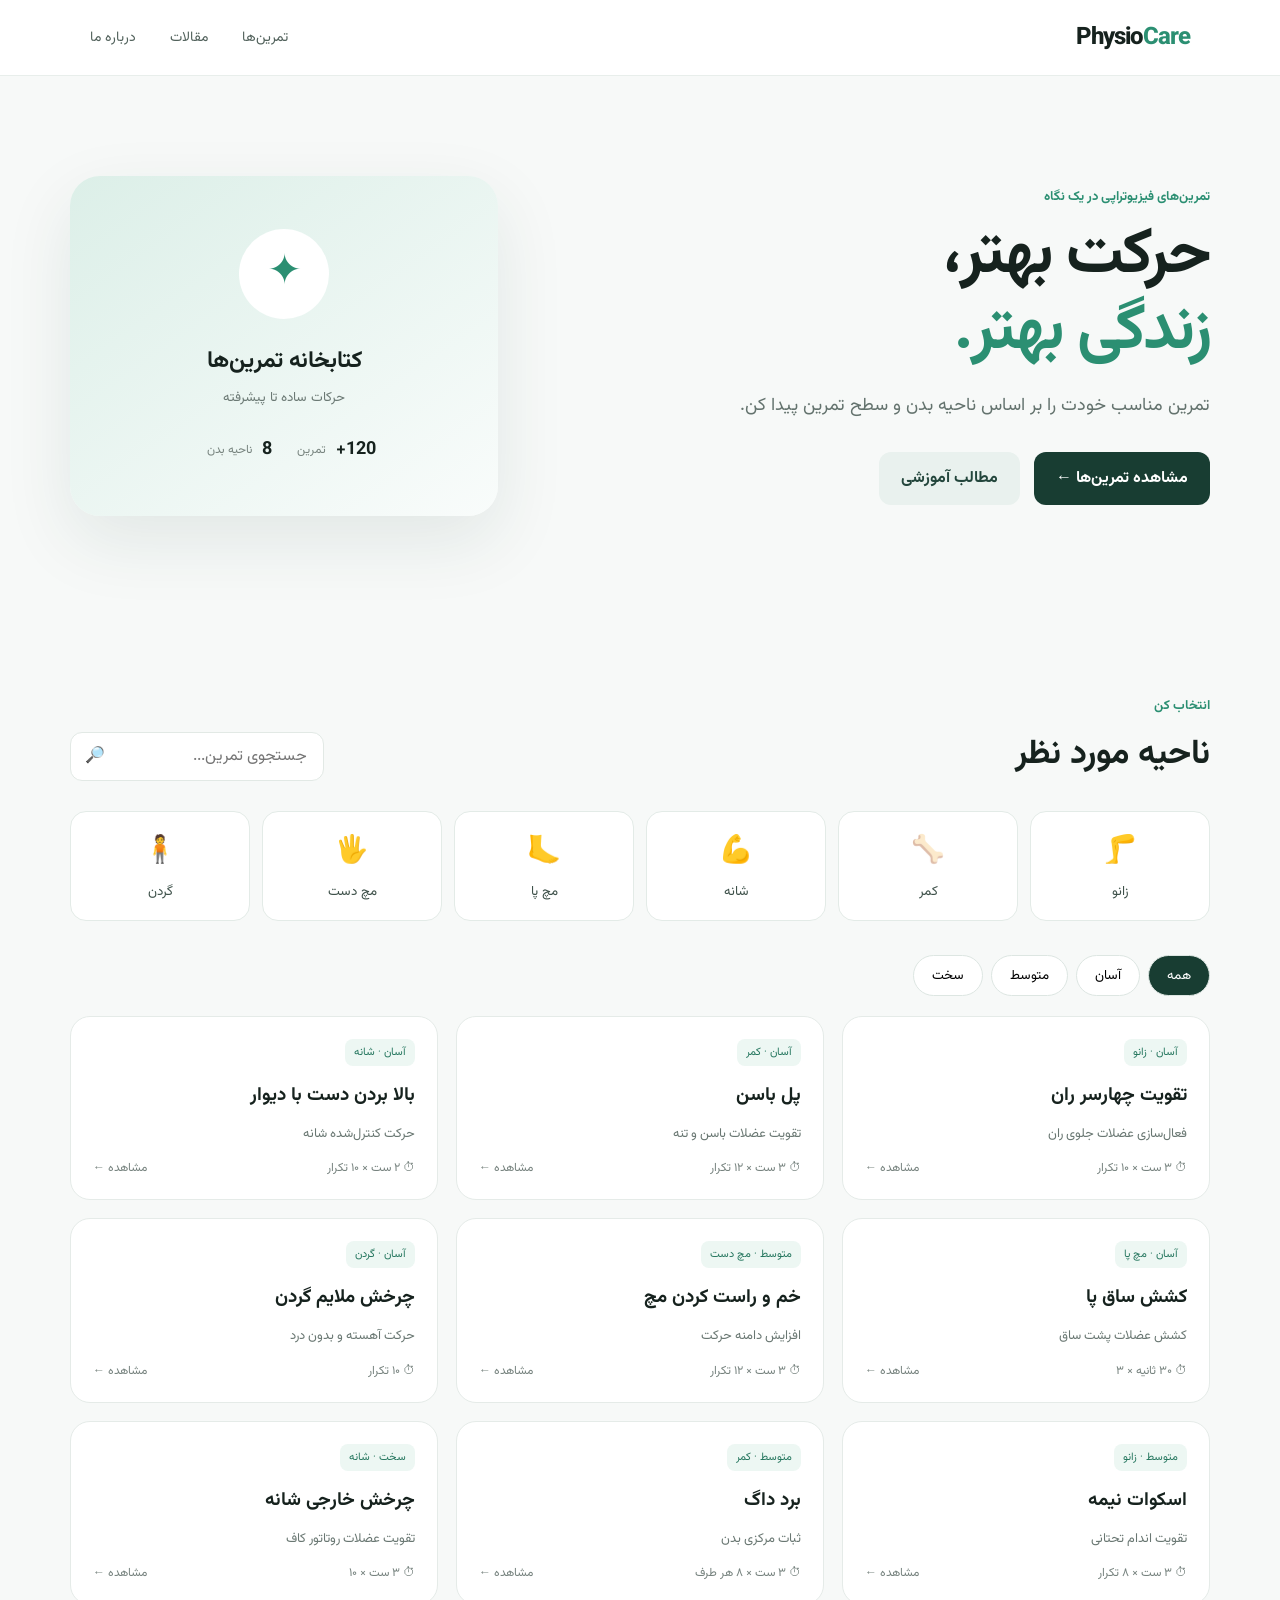
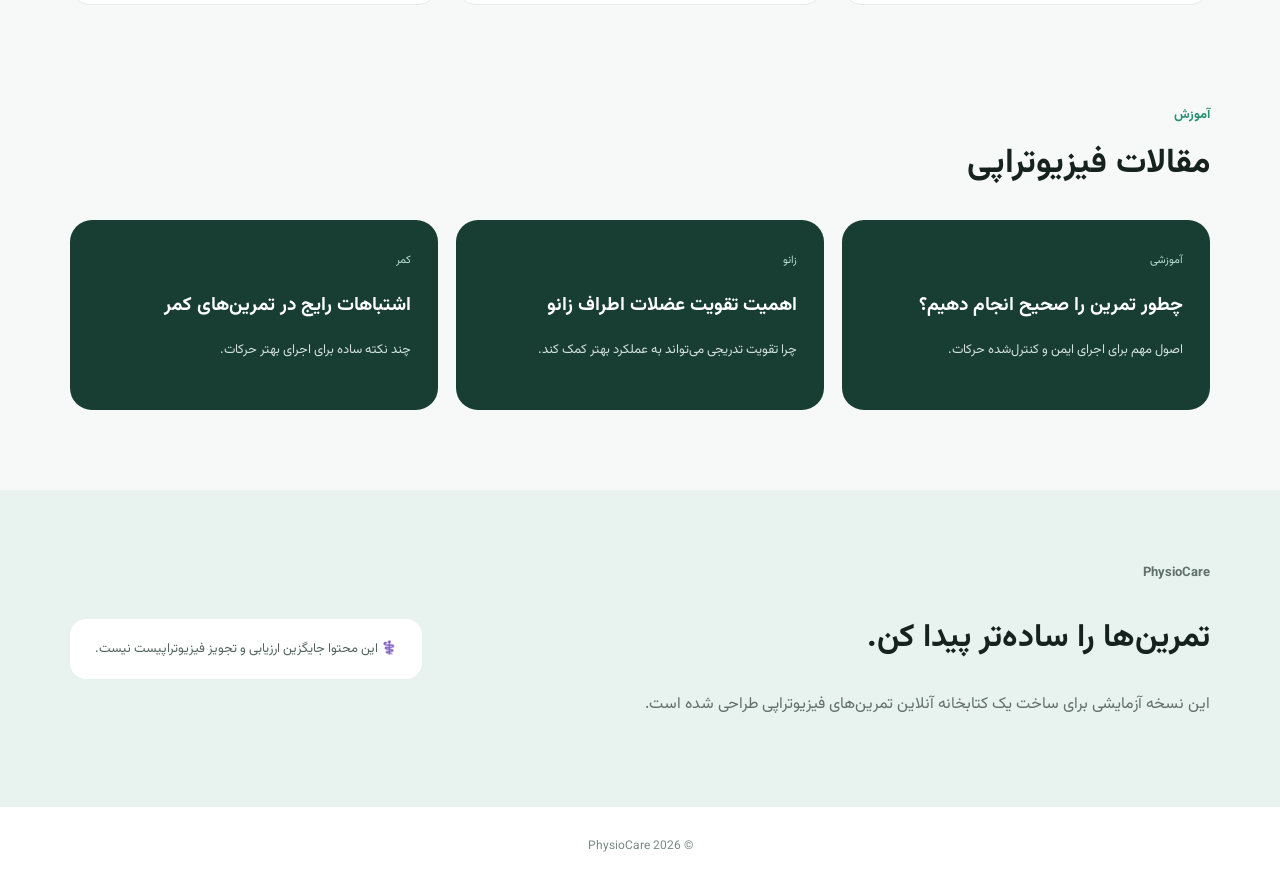
==== index.html @ e37f18fa "Add files via upload" ====
<!doctype html><html lang="fa" dir="rtl"><head><meta charset="utf-8"><meta name="viewport" content="width=device-width,initial-scale=1"><title>PhysioCare | تمرین‌های فیزیوتراپی</title><link rel="stylesheet" href="style.css"></head><body><header><div class="logo">Physio<span>Care</span></div><nav><a href="#exercises">تمرین‌ها</a><a href="#articles">مقالات</a><a href="#about">درباره ما</a></nav><button class="menu">☰</button></header><main><section class="hero"><div><p class="eyebrow">تمرین‌های فیزیوتراپی در یک نگاه</p><h1>حرکت بهتر،<br><span>زندگی بهتر.</span></h1><p class="lead">تمرین مناسب خودت را بر اساس ناحیه بدن و سطح تمرین پیدا کن.</p><div class="hero-actions"><a class="primary" href="#exercises">مشاهده تمرین‌ها ←</a><a class="secondary" href="#articles">مطالب آموزشی</a></div></div><div class="hero-card"><div class="pulse">✦</div><strong>کتابخانه تمرین‌ها</strong><small>حرکات ساده تا پیشرفته</small><div class="mini-stats"><b>120+</b><span>تمرین</span><b>8</b><span>ناحیه بدن</span></div></div></section><section id="exercises" class="section"><div class="section-head"><div><p class="eyebrow">انتخاب کن</p><h2>ناحیه مورد نظر</h2></div><div class="search"><input id="search" placeholder="جستجوی تمرین..."> 🔎</div></div><div class="body-grid" id="bodyGrid"></div><div class="levels"><button data-level="همه" class="active">همه</button><button data-level="آسان">آسان</button><button data-level="متوسط">متوسط</button><button data-level="سخت">سخت</button></div><div class="exercise-grid" id="exerciseGrid"></div></section><section id="articles" class="section articles"><div class="section-head"><div><p class="eyebrow">آموزش</p><h2>مقالات فیزیوتراپی</h2></div></div><div class="article-grid"><article><span>آموزشی</span><h3>چطور تمرین را صحیح انجام دهیم؟</h3><p>اصول مهم برای اجرای ایمن و کنترل‌شده حرکات.</p></article><article><span>زانو</span><h3>اهمیت تقویت عضلات اطراف زانو</h3><p>چرا تقویت تدریجی می‌تواند به عملکرد بهتر کمک کند.</p></article><article><span>کمر</span><h3>اشتباهات رایج در تمرین‌های کمر</h3><p>چند نکته ساده برای اجرای بهتر حرکات.</p></article></div></section><section id="about" class="about"><div><p class="eyebrow">PhysioCare</p><h2>تمرین‌ها را ساده‌تر پیدا کن.</h2><p>این نسخه آزمایشی برای ساخت یک کتابخانه آنلاین تمرین‌های فیزیوتراپی طراحی شده است.</p></div><div class="notice">⚕️ این محتوا جایگزین ارزیابی و تجویز فیزیوتراپیست نیست.</div></section></main><footer>© 2026 PhysioCare</footer><script src="script.js"></script></body></html>
---- style.css ----
@import url("https://fonts.googleapis.com/css2?family=Vazirmatn:wght@400;500;600;700;800&display=swap");*{box-sizing:border-box}body{margin:0;font-family:Vazirmatn,Arial,sans-serif;background:#f7f9f8;color:#16221e}a{text-decoration:none;color:inherit}header{height:76px;background:#fff;display:flex;align-items:center;justify-content:space-between;padding:0 7%;border-bottom:1px solid #e8eeeb;position:sticky;top:0;z-index:5}.logo{font-size:24px;font-weight:800;letter-spacing:-1px}.logo span{color:#2b8f72}nav{display:flex;gap:34px;color:#52625c;font-size:14px}.menu{display:none;background:none;border:0;font-size:22px}.hero{max-width:1180px;margin:auto;min-height:540px;padding:85px 20px;display:grid;grid-template-columns:1.2fr .8fr;gap:70px;align-items:center}.eyebrow{color:#2b8f72;font-size:13px;font-weight:700;margin:0 0 12px}.hero h1{font-size:64px;line-height:1.18;letter-spacing:-2px;margin:0}.hero h1 span{color:#2b8f72}.lead{font-size:18px;line-height:2;color:#64736e;max-width:560px}.hero-actions{display:flex;gap:14px;margin-top:28px}.primary,.secondary{padding:14px 22px;border-radius:12px;font-weight:700}.primary{background:#183d32;color:#fff}.secondary{background:#e9f1ee;color:#23463c}.hero-card{height:340px;border-radius:30px;background:linear-gradient(145deg,#dcefe8,#f9fcfb);display:flex;flex-direction:column;align-items:center;justify-content:center;box-shadow:0 25px 70px #183d3218}.pulse{width:90px;height:90px;border-radius:50%;background:#fff;display:grid;place-items:center;font-size:42px;color:#2b8f72;margin-bottom:24px}.hero-card strong{font-size:23px}.hero-card small{color:#6b7974;margin-top:8px}.mini-stats{display:flex;gap:10px;align-items:center;margin-top:28px}.mini-stats b{font-size:18px}.mini-stats span{font-size:12px;color:#78847f;margin-left:15px}.section{max-width:1180px;margin:auto;padding:80px 20px}.section-head{display:flex;justify-content:space-between;align-items:end;margin-bottom:30px}.section h2{font-size:34px;margin:0}.search{background:#fff;border:1px solid #e2e9e5;border-radius:12px;padding:10px 14px;color:#73817c}.search input{border:0;outline:0;font:inherit;width:200px}.body-grid{display:grid;grid-template-columns:repeat(6,1fr);gap:12px}.body-btn{background:#fff;border:1px solid #e3ebe7;border-radius:16px;padding:18px 8px;cursor:pointer;font-family:inherit;color:#3e514a}.body-btn.active{background:#e7f4ef;border-color:#8dcab6;color:#17664e}.body-icon{font-size:27px;display:block;margin-bottom:8px}.levels{display:flex;gap:8px;margin:34px 0 20px}.levels button{border:1px solid #dde6e2;background:#fff;padding:9px 18px;border-radius:999px;font-family:inherit;cursor:pointer}.levels button.active{background:#183d32;color:#fff}.exercise-grid{display:grid;grid-template-columns:repeat(3,1fr);gap:18px}.exercise{background:#fff;border:1px solid #e5ebe8;border-radius:20px;padding:22px;transition:.2s}.exercise:hover{transform:translateY(-3px);box-shadow:0 15px 35px #183d3210}.exercise .tag{display:inline-block;background:#edf7f3;color:#26775f;border-radius:8px;padding:5px 9px;font-size:11px}.exercise h3{margin:15px 0 8px}.exercise p{color:#697772;font-size:13px;line-height:1.8}.meta{display:flex;justify-content:space-between;color:#77837f;font-size:12px}.articles{padding-top:20px}.article-grid{display:grid;grid-template-columns:repeat(3,1fr);gap:18px}.article-grid article{background:#183d32;color:white;border-radius:22px;padding:27px;min-height:190px}.article-grid span{font-size:11px;color:#b7dfd0}.article-grid h3{font-size:19px}.article-grid p{font-size:13px;line-height:1.8;color:#d2e0db}.about{background:#e8f2ee;padding:70px max(20px,calc((100% - 1140px)/2));display:flex;justify-content:space-between;gap:40px;align-items:center}.about h2{font-size:32px}.about p{color:#60716b;line-height:2}.notice{background:#fff;padding:20px 25px;border-radius:16px;font-size:13px;color:#52645e;max-width:380px}footer{text-align:center;padding:30px;color:#7b8984;font-size:12px;background:#fff}@media(max-width:800px){nav{display:none}.menu{display:block}.hero{grid-template-columns:1fr;padding-top:55px}.hero h1{font-size:46px}.hero-card{height:280px}.body-grid{grid-template-columns:repeat(3,1fr)}.exercise-grid,.article-grid{grid-template-columns:1fr}.section-head{align-items:start;gap:20px;flex-direction:column}.search{width:100%}.search input{width:80%}.about{flex-direction:column;align-items:start}}
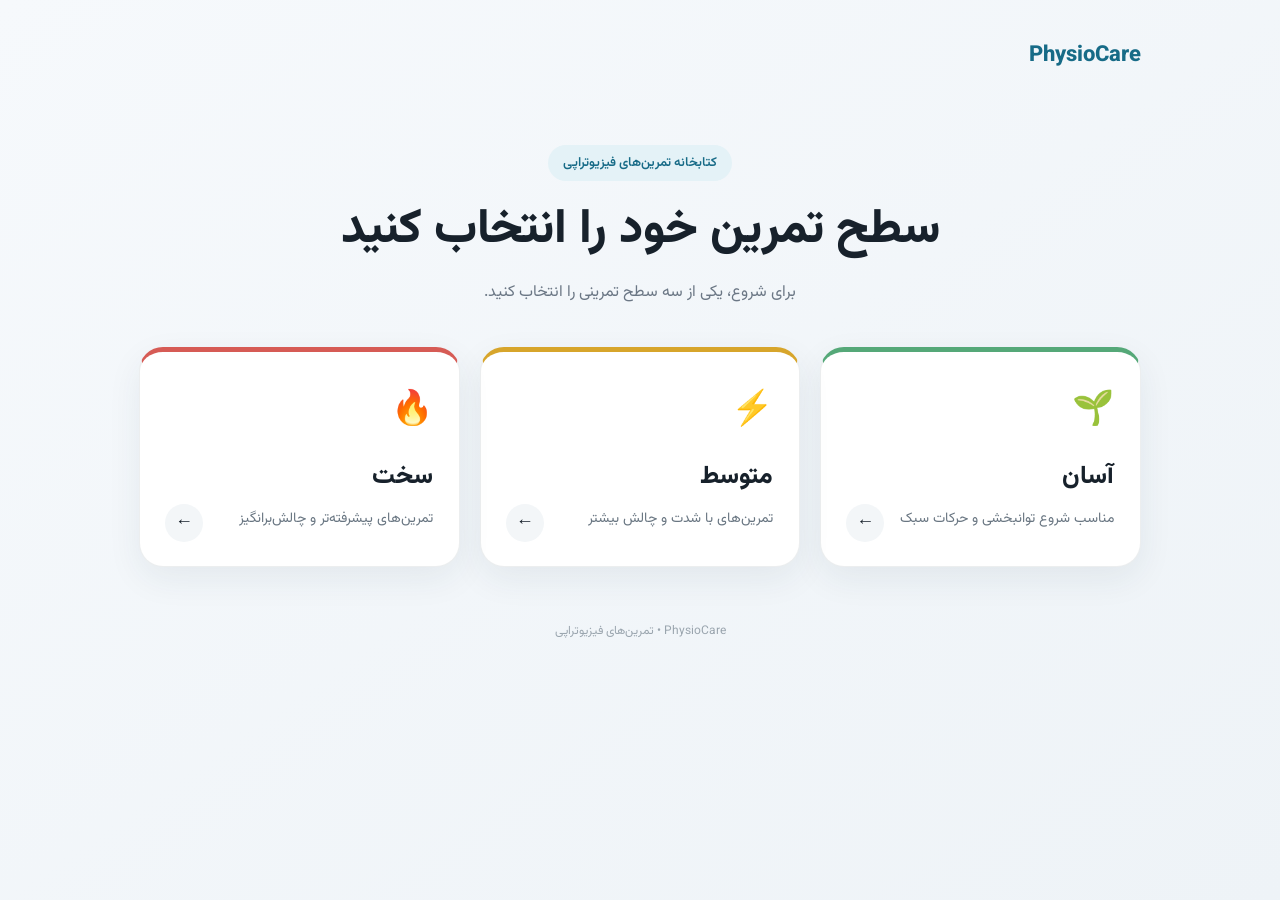
==== commit 8cb9d25c: "Add files via upload" ====
--- a/index.html
+++ b/index.html
@@ -1 +1 @@
-<!doctype html><html lang="fa" dir="rtl"><head><meta charset="utf-8"><meta name="viewport" content="width=device-width,initial-scale=1"><title>PhysioCare | تمرین‌های فیزیوتراپی</title><link rel="stylesheet" href="style.css"></head><body><header><div class="logo">Physio<span>Care</span></div><nav><a href="#exercises">تمرین‌ها</a><a href="#articles">مقالات</a><a href="#about">درباره ما</a></nav><button class="menu">☰</button></header><main><section class="hero"><div><p class="eyebrow">تمرین‌های فیزیوتراپی در یک نگاه</p><h1>حرکت بهتر،<br><span>زندگی بهتر.</span></h1><p class="lead">تمرین مناسب خودت را بر اساس ناحیه بدن و سطح تمرین پیدا کن.</p><div class="hero-actions"><a class="primary" href="#exercises">مشاهده تمرین‌ها ←</a><a class="secondary" href="#articles">مطالب آموزشی</a></div></div><div class="hero-card"><div class="pulse">✦</div><strong>کتابخانه تمرین‌ها</strong><small>حرکات ساده تا پیشرفته</small><div class="mini-stats"><b>120+</b><span>تمرین</span><b>8</b><span>ناحیه بدن</span></div></div></section><section id="exercises" class="section"><div class="section-head"><div><p class="eyebrow">انتخاب کن</p><h2>ناحیه مورد نظر</h2></div><div class="search"><input id="search" placeholder="جستجوی تمرین..."> 🔎</div></div><div class="body-grid" id="bodyGrid"></div><div class="levels"><button data-level="همه" class="active">همه</button><button data-level="آسان">آسان</button><button data-level="متوسط">متوسط</button><button data-level="سخت">سخت</button></div><div class="exercise-grid" id="exerciseGrid"></div></section><section id="articles" class="section articles"><div class="section-head"><div><p class="eyebrow">آموزش</p><h2>مقالات فیزیوتراپی</h2></div></div><div class="article-grid"><article><span>آموزشی</span><h3>چطور تمرین را صحیح انجام دهیم؟</h3><p>اصول مهم برای اجرای ایمن و کنترل‌شده حرکات.</p></article><article><span>زانو</span><h3>اهمیت تقویت عضلات اطراف زانو</h3><p>چرا تقویت تدریجی می‌تواند به عملکرد بهتر کمک کند.</p></article><article><span>کمر</span><h3>اشتباهات رایج در تمرین‌های کمر</h3><p>چند نکته ساده برای اجرای بهتر حرکات.</p></article></div></section><section id="about" class="about"><div><p class="eyebrow">PhysioCare</p><h2>تمرین‌ها را ساده‌تر پیدا کن.</h2><p>این نسخه آزمایشی برای ساخت یک کتابخانه آنلاین تمرین‌های فیزیوتراپی طراحی شده است.</p></div><div class="notice">⚕️ این محتوا جایگزین ارزیابی و تجویز فیزیوتراپیست نیست.</div></section></main><footer>© 2026 PhysioCare</footer><script src="script.js"></script></body></html>+<!doctype html><html lang="fa" dir="rtl"><head><meta charset="UTF-8"><meta name="viewport" content="width=device-width,initial-scale=1"><title>PhysioCare</title><link rel="stylesheet" href="style.css"></head><body><main><div class="brand">PhysioCare</div><section class="hero"><div class="badge">کتابخانه تمرین‌های فیزیوتراپی</div><h1>سطح تمرین خود را انتخاب کنید</h1><p>برای شروع، یکی از سه سطح تمرینی را انتخاب کنید.</p></section><section class="levels"><button class="level easy" onclick="selectLevel('آسان')"><span class="icon">🌱</span><span class="title">آسان</span><span class="desc">مناسب شروع توانبخشی و حرکات سبک</span><span class="arrow">←</span></button><button class="level medium" onclick="selectLevel('متوسط')"><span class="icon">⚡</span><span class="title">متوسط</span><span class="desc">تمرین‌های با شدت و چالش بیشتر</span><span class="arrow">←</span></button><button class="level hard" onclick="selectLevel('سخت')"><span class="icon">🔥</span><span class="title">سخت</span><span class="desc">تمرین‌های پیشرفته‌تر و چالش‌برانگیز</span><span class="arrow">←</span></button></section><footer>PhysioCare • تمرین‌های فیزیوتراپی</footer></main><script src="script.js"></script></body></html>
--- a/style.css
+++ b/style.css
@@ -1 +1 @@
-@import url("https://fonts.googleapis.com/css2?family=Vazirmatn:wght@400;500;600;700;800&display=swap");*{box-sizing:border-box}body{margin:0;font-family:Vazirmatn,Arial,sans-serif;background:#f7f9f8;color:#16221e}a{text-decoration:none;color:inherit}header{height:76px;background:#fff;display:flex;align-items:center;justify-content:space-between;padding:0 7%;border-bottom:1px solid #e8eeeb;position:sticky;top:0;z-index:5}.logo{font-size:24px;font-weight:800;letter-spacing:-1px}.logo span{color:#2b8f72}nav{display:flex;gap:34px;color:#52625c;font-size:14px}.menu{display:none;background:none;border:0;font-size:22px}.hero{max-width:1180px;margin:auto;min-height:540px;padding:85px 20px;display:grid;grid-template-columns:1.2fr .8fr;gap:70px;align-items:center}.eyebrow{color:#2b8f72;font-size:13px;font-weight:700;margin:0 0 12px}.hero h1{font-size:64px;line-height:1.18;letter-spacing:-2px;margin:0}.hero h1 span{color:#2b8f72}.lead{font-size:18px;line-height:2;color:#64736e;max-width:560px}.hero-actions{display:flex;gap:14px;margin-top:28px}.primary,.secondary{padding:14px 22px;border-radius:12px;font-weight:700}.primary{background:#183d32;color:#fff}.secondary{background:#e9f1ee;color:#23463c}.hero-card{height:340px;border-radius:30px;background:linear-gradient(145deg,#dcefe8,#f9fcfb);display:flex;flex-direction:column;align-items:center;justify-content:center;box-shadow:0 25px 70px #183d3218}.pulse{width:90px;height:90px;border-radius:50%;background:#fff;display:grid;place-items:center;font-size:42px;color:#2b8f72;margin-bottom:24px}.hero-card strong{font-size:23px}.hero-card small{color:#6b7974;margin-top:8px}.mini-stats{display:flex;gap:10px;align-items:center;margin-top:28px}.mini-stats b{font-size:18px}.mini-stats span{font-size:12px;color:#78847f;margin-left:15px}.section{max-width:1180px;margin:auto;padding:80px 20px}.section-head{display:flex;justify-content:space-between;align-items:end;margin-bottom:30px}.section h2{font-size:34px;margin:0}.search{background:#fff;border:1px solid #e2e9e5;border-radius:12px;padding:10px 14px;color:#73817c}.search input{border:0;outline:0;font:inherit;width:200px}.body-grid{display:grid;grid-template-columns:repeat(6,1fr);gap:12px}.body-btn{background:#fff;border:1px solid #e3ebe7;border-radius:16px;padding:18px 8px;cursor:pointer;font-family:inherit;color:#3e514a}.body-btn.active{background:#e7f4ef;border-color:#8dcab6;color:#17664e}.body-icon{font-size:27px;display:block;margin-bottom:8px}.levels{display:flex;gap:8px;margin:34px 0 20px}.levels button{border:1px solid #dde6e2;background:#fff;padding:9px 18px;border-radius:999px;font-family:inherit;cursor:pointer}.levels button.active{background:#183d32;color:#fff}.exercise-grid{display:grid;grid-template-columns:repeat(3,1fr);gap:18px}.exercise{background:#fff;border:1px solid #e5ebe8;border-radius:20px;padding:22px;transition:.2s}.exercise:hover{transform:translateY(-3px);box-shadow:0 15px 35px #183d3210}.exercise .tag{display:inline-block;background:#edf7f3;color:#26775f;border-radius:8px;padding:5px 9px;font-size:11px}.exercise h3{margin:15px 0 8px}.exercise p{color:#697772;font-size:13px;line-height:1.8}.meta{display:flex;justify-content:space-between;color:#77837f;font-size:12px}.articles{padding-top:20px}.article-grid{display:grid;grid-template-columns:repeat(3,1fr);gap:18px}.article-grid article{background:#183d32;color:white;border-radius:22px;padding:27px;min-height:190px}.article-grid span{font-size:11px;color:#b7dfd0}.article-grid h3{font-size:19px}.article-grid p{font-size:13px;line-height:1.8;color:#d2e0db}.about{background:#e8f2ee;padding:70px max(20px,calc((100% - 1140px)/2));display:flex;justify-content:space-between;gap:40px;align-items:center}.about h2{font-size:32px}.about p{color:#60716b;line-height:2}.notice{background:#fff;padding:20px 25px;border-radius:16px;font-size:13px;color:#52645e;max-width:380px}footer{text-align:center;padding:30px;color:#7b8984;font-size:12px;background:#fff}@media(max-width:800px){nav{display:none}.menu{display:block}.hero{grid-template-columns:1fr;padding-top:55px}.hero h1{font-size:46px}.hero-card{height:280px}.body-grid{grid-template-columns:repeat(3,1fr)}.exercise-grid,.article-grid{grid-template-columns:1fr}.section-head{align-items:start;gap:20px;flex-direction:column}.search{width:100%}.search input{width:80%}.about{flex-direction:column;align-items:start}}+@import url('https://fonts.googleapis.com/css2?family=Vazirmatn:wght@400;500;600;700;800&display=swap');*{box-sizing:border-box}body{margin:0;min-height:100vh;font-family:Vazirmatn,Tahoma,sans-serif;background:linear-gradient(145deg,#f6f9fc,#eef3f7);color:#17212b}main{max-width:1050px;margin:auto;padding:38px 24px 28px}.brand{font-size:22px;font-weight:800;color:#176b87}.hero{text-align:center;padding:72px 10px 42px}.badge{display:inline-block;padding:8px 15px;border-radius:30px;background:#e4f2f7;color:#176b87;font-size:13px;font-weight:600;margin-bottom:18px}h1{margin:0;font-size:clamp(30px,5vw,48px);line-height:1.35;font-weight:800}.hero p{margin:16px 0 0;color:#6b7785;font-size:16px}.levels{display:grid;grid-template-columns:repeat(3,1fr);gap:20px}.level{position:relative;border:1px solid rgba(20,40,60,.08);border-radius:24px;padding:32px 26px;text-align:right;cursor:pointer;background:#fff;box-shadow:0 12px 35px rgba(35,55,75,.07);transition:.2s;min-height:220px;font-family:inherit;color:inherit}.level:hover{transform:translateY(-6px);box-shadow:0 18px 42px rgba(35,55,75,.13)}.easy{border-top:5px solid #55a878!important}.medium{border-top:5px solid #d7a52b!important}.hard{border-top:5px solid #d65b55!important}.icon{display:block;font-size:34px;margin-bottom:20px}.title{display:block;font-size:25px;font-weight:800;margin-bottom:9px}.desc{display:block;color:#697682;font-size:14px;line-height:2}.arrow{position:absolute;left:25px;bottom:24px;width:38px;height:38px;border-radius:50%;display:grid;place-items:center;background:#f3f6f8;font-size:18px}footer{text-align:center;color:#9aa5ae;font-size:12px;padding-top:55px}@media(max-width:760px){main{padding:24px 16px}.hero{padding:55px 5px 30px}.levels{grid-template-columns:1fr;gap:14px}.level{min-height:150px;padding:25px 22px}.icon{display:inline-block;margin:0 12px 0 0;font-size:28px;vertical-align:middle}.title{display:inline-block;vertical-align:middle;margin:0}.desc{margin-top:13px}}
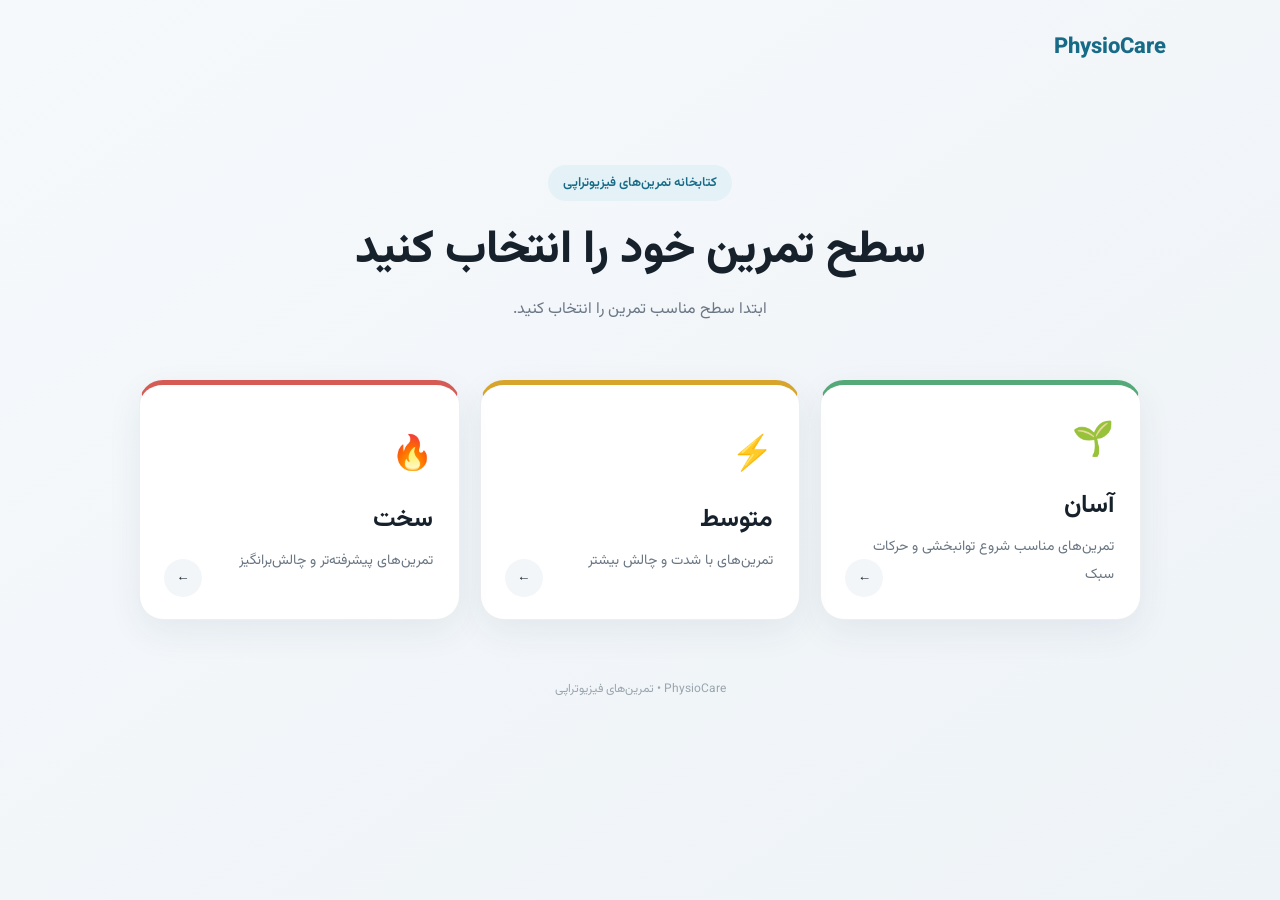
==== commit 2a745fee: "Add files via upload" ====
--- a/index.html
+++ b/index.html
@@ -1 +1,75 @@
-<!doctype html><html lang="fa" dir="rtl"><head><meta charset="UTF-8"><meta name="viewport" content="width=device-width,initial-scale=1"><title>PhysioCare</title><link rel="stylesheet" href="style.css"></head><body><main><div class="brand">PhysioCare</div><section class="hero"><div class="badge">کتابخانه تمرین‌های فیزیوتراپی</div><h1>سطح تمرین خود را انتخاب کنید</h1><p>برای شروع، یکی از سه سطح تمرینی را انتخاب کنید.</p></section><section class="levels"><button class="level easy" onclick="selectLevel('آسان')"><span class="icon">🌱</span><span class="title">آسان</span><span class="desc">مناسب شروع توانبخشی و حرکات سبک</span><span class="arrow">←</span></button><button class="level medium" onclick="selectLevel('متوسط')"><span class="icon">⚡</span><span class="title">متوسط</span><span class="desc">تمرین‌های با شدت و چالش بیشتر</span><span class="arrow">←</span></button><button class="level hard" onclick="selectLevel('سخت')"><span class="icon">🔥</span><span class="title">سخت</span><span class="desc">تمرین‌های پیشرفته‌تر و چالش‌برانگیز</span><span class="arrow">←</span></button></section><footer>PhysioCare • تمرین‌های فیزیوتراپی</footer></main><script src="script.js"></script></body></html>
+<!doctype html>
+<html lang="fa" dir="rtl">
+<head>
+<meta charset="UTF-8">
+<meta name="viewport" content="width=device-width, initial-scale=1.0">
+<title>PhysioCare | تمرین‌های فیزیوتراپی</title>
+<link rel="stylesheet" href="style.css">
+</head>
+<body>
+<header class="topbar">
+  <div class="brand">PhysioCare</div>
+</header>
+
+<main>
+  <section id="levelsPage" class="page-section">
+    <div class="hero">
+      <span class="badge">کتابخانه تمرین‌های فیزیوتراپی</span>
+      <h1>سطح تمرین خود را انتخاب کنید</h1>
+      <p>ابتدا سطح مناسب تمرین را انتخاب کنید.</p>
+    </div>
+
+    <div class="levels">
+      <button class="level easy" onclick="showBodyParts('آسان')">
+        <span class="icon">🌱</span>
+        <strong>آسان</strong>
+        <span>تمرین‌های مناسب شروع توانبخشی و حرکات سبک</span>
+        <b>←</b>
+      </button>
+      <button class="level medium" onclick="showBodyParts('متوسط')">
+        <span class="icon">⚡</span>
+        <strong>متوسط</strong>
+        <span>تمرین‌های با شدت و چالش بیشتر</span>
+        <b>←</b>
+      </button>
+      <button class="level hard" onclick="showBodyParts('سخت')">
+        <span class="icon">🔥</span>
+        <strong>سخت</strong>
+        <span>تمرین‌های پیشرفته‌تر و چالش‌برانگیز</span>
+        <b>←</b>
+      </button>
+    </div>
+  </section>
+
+  <section id="bodyPage" class="page-section hidden">
+    <button class="back" onclick="backToLevels()">→ بازگشت به سطح تمرین</button>
+    <div class="body-head">
+      <span class="badge" id="selectedLevel"></span>
+      <h1>ناحیه مورد نظر را انتخاب کنید</h1>
+      <p>تمرین‌های مربوط به کدام قسمت بدن را می‌خواهید؟</p>
+    </div>
+
+    <div class="body-grid">
+      <button class="body-card">🧠<strong>سر و صورت</strong></button>
+      <button class="body-card">🦷<strong>فک و مفصل گیجگاهی</strong></button>
+      <button class="body-card">🦴<strong>گردن</strong></button>
+      <button class="body-card">💪<strong>شانه</strong></button>
+      <button class="body-card">🦾<strong>بازو و آرنج</strong></button>
+      <button class="body-card">✋<strong>مچ دست و دست</strong></button>
+      <button class="body-card">🫁<strong>قفسه سینه</strong></button>
+      <button class="body-card">🧍<strong>ستون فقرات و کمر</strong></button>
+      <button class="body-card">🫃<strong>شکم و لگن</strong></button>
+      <button class="body-card">🦵<strong>مفصل ران</strong></button>
+      <button class="body-card">🦵<strong>زانو</strong></button>
+      <button class="body-card">🦶<strong>مچ پا و ساق</strong></button>
+      <button class="body-card">🦶<strong>پا و انگشتان پا</strong></button>
+      <button class="body-card">🏃<strong>تعادل و راه رفتن</strong></button>
+      <button class="body-card">🧘<strong>تمرین‌های کل بدن</strong></button>
+    </div>
+  </section>
+</main>
+
+<footer>PhysioCare • تمرین‌های فیزیوتراپی</footer>
+<script src="script.js"></script>
+</body>
+</html>
--- a/style.css
+++ b/style.css
@@ -1 +1,20 @@
-@import url('https://fonts.googleapis.com/css2?family=Vazirmatn:wght@400;500;600;700;800&display=swap');*{box-sizing:border-box}body{margin:0;min-height:100vh;font-family:Vazirmatn,Tahoma,sans-serif;background:linear-gradient(145deg,#f6f9fc,#eef3f7);color:#17212b}main{max-width:1050px;margin:auto;padding:38px 24px 28px}.brand{font-size:22px;font-weight:800;color:#176b87}.hero{text-align:center;padding:72px 10px 42px}.badge{display:inline-block;padding:8px 15px;border-radius:30px;background:#e4f2f7;color:#176b87;font-size:13px;font-weight:600;margin-bottom:18px}h1{margin:0;font-size:clamp(30px,5vw,48px);line-height:1.35;font-weight:800}.hero p{margin:16px 0 0;color:#6b7785;font-size:16px}.levels{display:grid;grid-template-columns:repeat(3,1fr);gap:20px}.level{position:relative;border:1px solid rgba(20,40,60,.08);border-radius:24px;padding:32px 26px;text-align:right;cursor:pointer;background:#fff;box-shadow:0 12px 35px rgba(35,55,75,.07);transition:.2s;min-height:220px;font-family:inherit;color:inherit}.level:hover{transform:translateY(-6px);box-shadow:0 18px 42px rgba(35,55,75,.13)}.easy{border-top:5px solid #55a878!important}.medium{border-top:5px solid #d7a52b!important}.hard{border-top:5px solid #d65b55!important}.icon{display:block;font-size:34px;margin-bottom:20px}.title{display:block;font-size:25px;font-weight:800;margin-bottom:9px}.desc{display:block;color:#697682;font-size:14px;line-height:2}.arrow{position:absolute;left:25px;bottom:24px;width:38px;height:38px;border-radius:50%;display:grid;place-items:center;background:#f3f6f8;font-size:18px}footer{text-align:center;color:#9aa5ae;font-size:12px;padding-top:55px}@media(max-width:760px){main{padding:24px 16px}.hero{padding:55px 5px 30px}.levels{grid-template-columns:1fr;gap:14px}.level{min-height:150px;padding:25px 22px}.icon{display:inline-block;margin:0 12px 0 0;font-size:28px;vertical-align:middle}.title{display:inline-block;vertical-align:middle;margin:0}.desc{margin-top:13px}}
+@import url('https://fonts.googleapis.com/css2?family=Vazirmatn:wght@400;500;600;700;800&display=swap');
+*{box-sizing:border-box}
+body{margin:0;min-height:100vh;font-family:Vazirmatn,Tahoma,sans-serif;background:linear-gradient(145deg,#f6f9fc,#eef3f7);color:#17212b}
+.topbar{max-width:1100px;margin:auto;padding:30px 24px}.brand{font-size:22px;font-weight:800;color:#176b87}
+.page-section{max-width:1050px;margin:auto;padding:0 24px 40px}.hero{text-align:center;padding:70px 10px 42px}
+.badge{display:inline-block;padding:8px 15px;border-radius:30px;background:#e4f2f7;color:#176b87;font-size:13px;font-weight:600;margin-bottom:18px}
+h1{margin:0;font-size:clamp(30px,5vw,46px);line-height:1.4;font-weight:800}.hero p,.body-head p{color:#6b7785;margin-top:14px}
+.levels{display:grid;grid-template-columns:repeat(3,1fr);gap:20px}
+.level{position:relative;border:1px solid rgba(20,40,60,.08);border-radius:24px;padding:30px 26px;text-align:right;cursor:pointer;background:#fff;box-shadow:0 12px 35px rgba(35,55,75,.07);transition:.2s;min-height:210px;font-family:inherit;color:inherit}
+.level:hover,.body-card:hover{transform:translateY(-5px);box-shadow:0 18px 42px rgba(35,55,75,.13)}
+.level.easy{border-top:5px solid #55a878}.level.medium{border-top:5px solid #d7a52b}.level.hard{border-top:5px solid #d65b55}
+.icon{display:block;font-size:34px;margin-bottom:18px}.level strong{display:block;font-size:25px;margin-bottom:8px}.level span:not(.icon){display:block;color:#697682;font-size:14px;line-height:2}.level b{position:absolute;left:24px;bottom:22px;width:38px;height:38px;border-radius:50%;display:grid;place-items:center;background:#f3f6f8}
+.hidden{display:none}.back{border:0;background:transparent;font-family:inherit;color:#176b87;cursor:pointer;font-size:14px;padding:10px 0}
+.body-head{text-align:center;padding:25px 0 35px}.body-head .badge{margin-bottom:15px}
+.body-grid{display:grid;grid-template-columns:repeat(4,1fr);gap:15px}
+.body-card{border:1px solid rgba(20,40,60,.08);background:#fff;border-radius:18px;padding:24px 12px;min-height:125px;font-family:inherit;cursor:pointer;display:flex;flex-direction:column;align-items:center;justify-content:center;gap:12px;transition:.2s;box-shadow:0 8px 25px rgba(35,55,75,.06);font-size:30px}
+.body-card strong{font-size:15px;color:#273541}
+footer{text-align:center;color:#9aa5ae;font-size:12px;padding:20px 20px 35px}
+@media(max-width:800px){.levels{grid-template-columns:1fr}.body-grid{grid-template-columns:repeat(2,1fr)}.page-section{padding:0 16px 30px}.hero{padding:50px 5px 30px}.level{min-height:160px}}
+@media(max-width:430px){.body-grid{grid-template-columns:1fr 1fr}.body-card{min-height:110px;padding:18px 8px}}
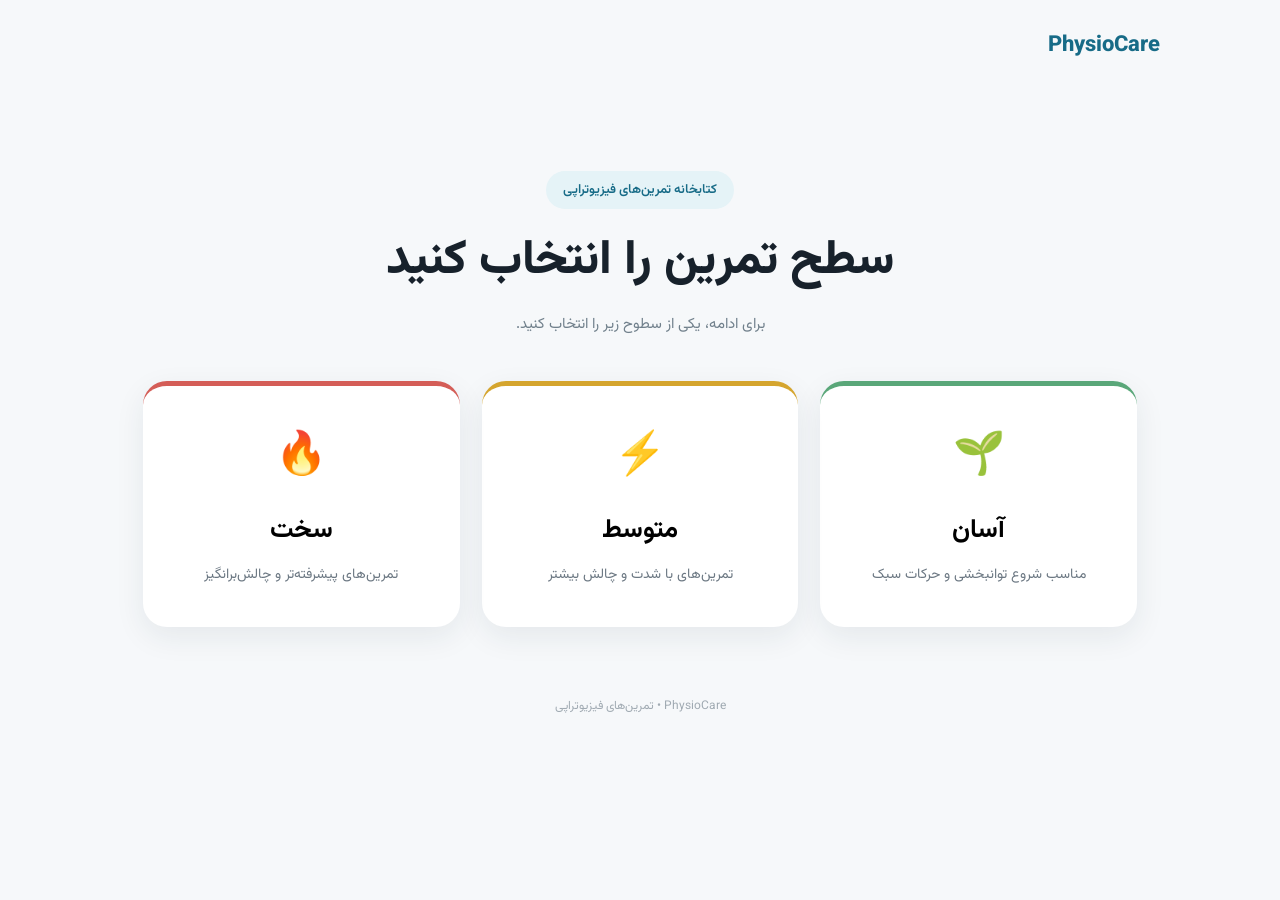
==== commit 674ba510: "Add files via upload" ====
--- a/index.html
+++ b/index.html
@@ -3,50 +3,47 @@
 <head>
 <meta charset="UTF-8">
 <meta name="viewport" content="width=device-width, initial-scale=1.0">
-<title>PhysioCare | تمرین‌های فیزیوتراپی</title>
+<title>PhysioCare</title>
 <link rel="stylesheet" href="style.css">
 </head>
 <body>
-<header class="topbar">
-  <div class="brand">PhysioCare</div>
-</header>
+<header><div class="brand">PhysioCare</div></header>
 
 <main>
-  <section id="levelsPage" class="page-section">
+  <!-- مرحله ۱: فقط انتخاب سطح -->
+  <section id="levelPage" class="screen">
     <div class="hero">
-      <span class="badge">کتابخانه تمرین‌های فیزیوتراپی</span>
-      <h1>سطح تمرین خود را انتخاب کنید</h1>
-      <p>ابتدا سطح مناسب تمرین را انتخاب کنید.</p>
+      <div class="badge">کتابخانه تمرین‌های فیزیوتراپی</div>
+      <h1>سطح تمرین را انتخاب کنید</h1>
+      <p>برای ادامه، یکی از سطوح زیر را انتخاب کنید.</p>
     </div>
 
     <div class="levels">
-      <button class="level easy" onclick="showBodyParts('آسان')">
-        <span class="icon">🌱</span>
+      <button class="level easy" onclick="chooseLevel('آسان')">
+        <span class="emoji">🌱</span>
         <strong>آسان</strong>
-        <span>تمرین‌های مناسب شروع توانبخشی و حرکات سبک</span>
-        <b>←</b>
+        <small>مناسب شروع توانبخشی و حرکات سبک</small>
       </button>
-      <button class="level medium" onclick="showBodyParts('متوسط')">
-        <span class="icon">⚡</span>
+      <button class="level medium" onclick="chooseLevel('متوسط')">
+        <span class="emoji">⚡</span>
         <strong>متوسط</strong>
-        <span>تمرین‌های با شدت و چالش بیشتر</span>
-        <b>←</b>
+        <small>تمرین‌های با شدت و چالش بیشتر</small>
       </button>
-      <button class="level hard" onclick="showBodyParts('سخت')">
-        <span class="icon">🔥</span>
+      <button class="level hard" onclick="chooseLevel('سخت')">
+        <span class="emoji">🔥</span>
         <strong>سخت</strong>
-        <span>تمرین‌های پیشرفته‌تر و چالش‌برانگیز</span>
-        <b>←</b>
+        <small>تمرین‌های پیشرفته‌تر و چالش‌برانگیز</small>
       </button>
     </div>
   </section>
 
-  <section id="bodyPage" class="page-section hidden">
-    <button class="back" onclick="backToLevels()">→ بازگشت به سطح تمرین</button>
-    <div class="body-head">
-      <span class="badge" id="selectedLevel"></span>
-      <h1>ناحیه مورد نظر را انتخاب کنید</h1>
-      <p>تمرین‌های مربوط به کدام قسمت بدن را می‌خواهید؟</p>
+  <!-- مرحله ۲: فقط بعد از انتخاب سطح نمایش داده می‌شود -->
+  <section id="bodyPage" class="screen hidden">
+    <button class="back" onclick="backToLevels()">← بازگشت</button>
+    <div class="hero compact">
+      <div class="badge" id="levelBadge"></div>
+      <h1>قسمت بدن را انتخاب کنید</h1>
+      <p>تمرین‌های موردنظر را از بین قسمت‌های بدن انتخاب کنید.</p>
     </div>
 
     <div class="body-grid">
@@ -55,13 +52,13 @@
       <button class="body-card">🦴<strong>گردن</strong></button>
       <button class="body-card">💪<strong>شانه</strong></button>
       <button class="body-card">🦾<strong>بازو و آرنج</strong></button>
-      <button class="body-card">✋<strong>مچ دست و دست</strong></button>
+      <button class="body-card">✋<strong>دست و مچ دست</strong></button>
       <button class="body-card">🫁<strong>قفسه سینه</strong></button>
       <button class="body-card">🧍<strong>ستون فقرات و کمر</strong></button>
       <button class="body-card">🫃<strong>شکم و لگن</strong></button>
       <button class="body-card">🦵<strong>مفصل ران</strong></button>
       <button class="body-card">🦵<strong>زانو</strong></button>
-      <button class="body-card">🦶<strong>مچ پا و ساق</strong></button>
+      <button class="body-card">🦶<strong>ساق و مچ پا</strong></button>
       <button class="body-card">🦶<strong>پا و انگشتان پا</strong></button>
       <button class="body-card">🏃<strong>تعادل و راه رفتن</strong></button>
       <button class="body-card">🧘<strong>تمرین‌های کل بدن</strong></button>
--- a/style.css
+++ b/style.css
@@ -1,20 +1,26 @@
 @import url('https://fonts.googleapis.com/css2?family=Vazirmatn:wght@400;500;600;700;800&display=swap');
 *{box-sizing:border-box}
-body{margin:0;min-height:100vh;font-family:Vazirmatn,Tahoma,sans-serif;background:linear-gradient(145deg,#f6f9fc,#eef3f7);color:#17212b}
-.topbar{max-width:1100px;margin:auto;padding:30px 24px}.brand{font-size:22px;font-weight:800;color:#176b87}
-.page-section{max-width:1050px;margin:auto;padding:0 24px 40px}.hero{text-align:center;padding:70px 10px 42px}
-.badge{display:inline-block;padding:8px 15px;border-radius:30px;background:#e4f2f7;color:#176b87;font-size:13px;font-weight:600;margin-bottom:18px}
-h1{margin:0;font-size:clamp(30px,5vw,46px);line-height:1.4;font-weight:800}.hero p,.body-head p{color:#6b7785;margin-top:14px}
-.levels{display:grid;grid-template-columns:repeat(3,1fr);gap:20px}
-.level{position:relative;border:1px solid rgba(20,40,60,.08);border-radius:24px;padding:30px 26px;text-align:right;cursor:pointer;background:#fff;box-shadow:0 12px 35px rgba(35,55,75,.07);transition:.2s;min-height:210px;font-family:inherit;color:inherit}
-.level:hover,.body-card:hover{transform:translateY(-5px);box-shadow:0 18px 42px rgba(35,55,75,.13)}
-.level.easy{border-top:5px solid #55a878}.level.medium{border-top:5px solid #d7a52b}.level.hard{border-top:5px solid #d65b55}
-.icon{display:block;font-size:34px;margin-bottom:18px}.level strong{display:block;font-size:25px;margin-bottom:8px}.level span:not(.icon){display:block;color:#697682;font-size:14px;line-height:2}.level b{position:absolute;left:24px;bottom:22px;width:38px;height:38px;border-radius:50%;display:grid;place-items:center;background:#f3f6f8}
-.hidden{display:none}.back{border:0;background:transparent;font-family:inherit;color:#176b87;cursor:pointer;font-size:14px;padding:10px 0}
-.body-head{text-align:center;padding:25px 0 35px}.body-head .badge{margin-bottom:15px}
-.body-grid{display:grid;grid-template-columns:repeat(4,1fr);gap:15px}
-.body-card{border:1px solid rgba(20,40,60,.08);background:#fff;border-radius:18px;padding:24px 12px;min-height:125px;font-family:inherit;cursor:pointer;display:flex;flex-direction:column;align-items:center;justify-content:center;gap:12px;transition:.2s;box-shadow:0 8px 25px rgba(35,55,75,.06);font-size:30px}
-.body-card strong{font-size:15px;color:#273541}
-footer{text-align:center;color:#9aa5ae;font-size:12px;padding:20px 20px 35px}
-@media(max-width:800px){.levels{grid-template-columns:1fr}.body-grid{grid-template-columns:repeat(2,1fr)}.page-section{padding:0 16px 30px}.hero{padding:50px 5px 30px}.level{min-height:160px}}
-@media(max-width:430px){.body-grid{grid-template-columns:1fr 1fr}.body-card{min-height:110px;padding:18px 8px}}
+body{margin:0;min-height:100vh;font-family:Vazirmatn,Tahoma,sans-serif;background:#f6f8fa;color:#17212b}
+header{max-width:1100px;margin:auto;padding:28px 30px}
+.brand{font-size:22px;font-weight:800;color:#176b87}
+.screen{max-width:1050px;margin:auto;padding:10px 28px 55px}
+.hero{text-align:center;padding:70px 10px 45px}
+.hero.compact{padding:30px 10px 38px}
+.badge{display:inline-block;background:#e5f3f7;color:#176b87;border-radius:30px;padding:9px 17px;font-size:13px;font-weight:600;margin-bottom:18px}
+h1{font-size:clamp(30px,5vw,48px);margin:0;line-height:1.45;font-weight:800}
+.hero p{color:#71808c;margin:16px 0 0;font-size:15px}
+.levels{display:grid;grid-template-columns:repeat(3,1fr);gap:22px}
+.level{border:0;background:#fff;border-radius:24px;padding:38px 25px;min-height:220px;font-family:inherit;text-align:center;cursor:pointer;box-shadow:0 10px 30px rgba(30,50,70,.08);transition:.2s}
+.level:hover{transform:translateY(-5px);box-shadow:0 16px 36px rgba(30,50,70,.14)}
+.level.easy{border-top:5px solid #5aa779}.level.medium{border-top:5px solid #d5a52e}.level.hard{border-top:5px solid #d45d57}
+.emoji{display:block;font-size:42px;margin-bottom:20px}
+.level strong{display:block;font-size:26px;margin-bottom:10px}
+.level small{display:block;color:#6c7883;font-size:14px;line-height:2}
+.hidden{display:none!important}
+.back{border:0;background:transparent;color:#176b87;font:500 15px Vazirmatn,Tahoma;cursor:pointer;padding:10px 0}
+.body-grid{display:grid;grid-template-columns:repeat(4,1fr);gap:16px}
+.body-card{border:1px solid #e2e8ed;background:#fff;border-radius:18px;min-height:130px;padding:20px 10px;font-family:inherit;cursor:pointer;display:flex;align-items:center;justify-content:center;flex-direction:column;gap:13px;font-size:30px;box-shadow:0 7px 22px rgba(30,50,70,.06);transition:.2s}
+.body-card:hover{transform:translateY(-4px);box-shadow:0 13px 30px rgba(30,50,70,.11)}
+.body-card strong{font-size:15px;color:#293742}
+footer{text-align:center;color:#a0aab2;font-size:12px;padding:15px 20px 35px}
+@media(max-width:800px){.levels{grid-template-columns:1fr}.body-grid{grid-template-columns:repeat(2,1fr)}header{padding:22px 18px}.screen{padding:5px 16px 40px}.hero{padding:50px 5px 30px}.level{min-height:165px;padding:28px 20px}}
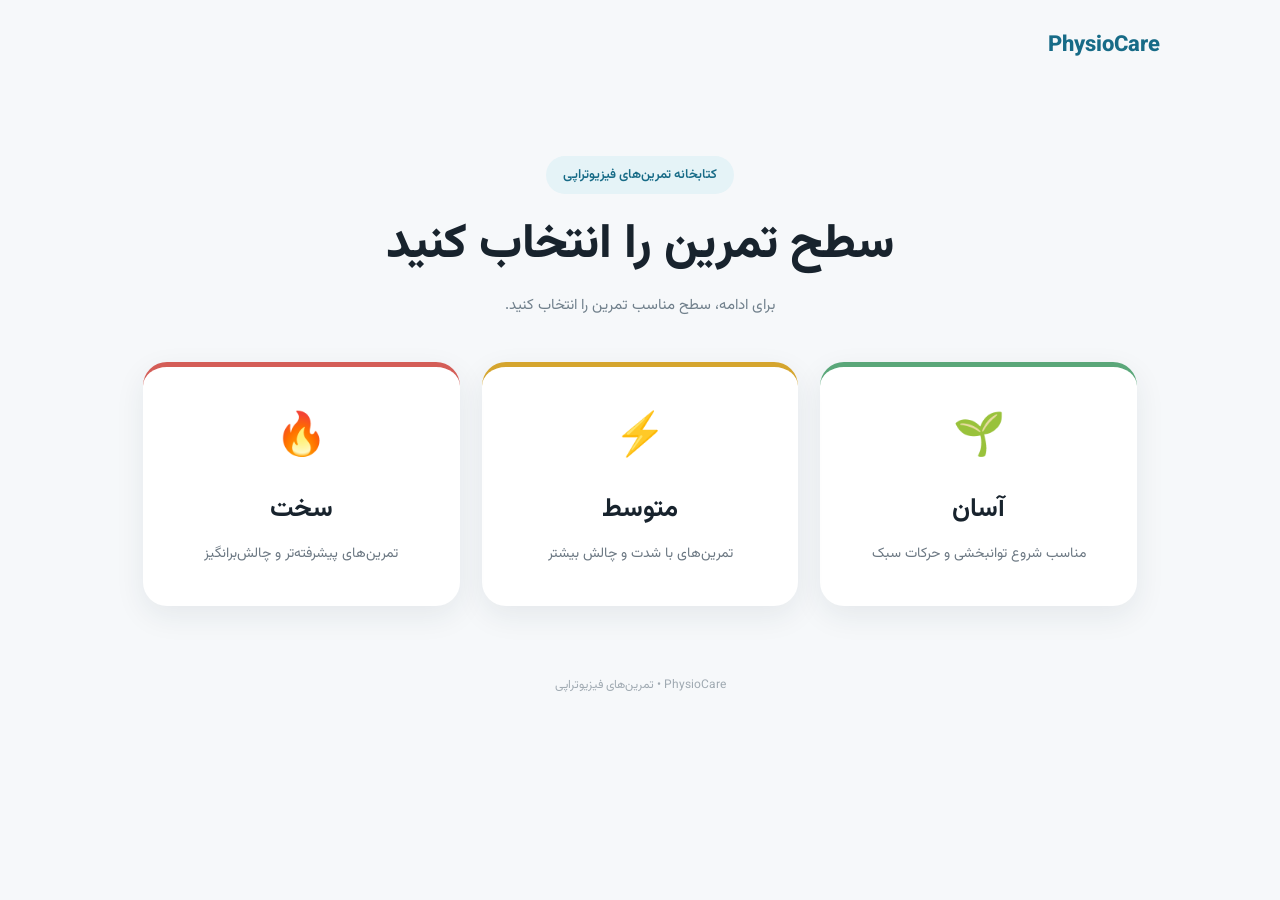
==== commit 6c19f33d: "Add files via upload" ====
--- a/index.html
+++ b/index.html
@@ -2,71 +2,33 @@
 <html lang="fa" dir="rtl">
 <head>
 <meta charset="UTF-8">
-<meta name="viewport" content="width=device-width, initial-scale=1.0">
-<title>PhysioCare</title>
+<meta name="viewport" content="width=device-width,initial-scale=1">
+<title>PhysioCare | سطح تمرین</title>
 <link rel="stylesheet" href="style.css">
 </head>
 <body>
 <header><div class="brand">PhysioCare</div></header>
-
-<main>
-  <!-- مرحله ۱: فقط انتخاب سطح -->
-  <section id="levelPage" class="screen">
-    <div class="hero">
-      <div class="badge">کتابخانه تمرین‌های فیزیوتراپی</div>
-      <h1>سطح تمرین را انتخاب کنید</h1>
-      <p>برای ادامه، یکی از سطوح زیر را انتخاب کنید.</p>
-    </div>
-
-    <div class="levels">
-      <button class="level easy" onclick="chooseLevel('آسان')">
-        <span class="emoji">🌱</span>
-        <strong>آسان</strong>
-        <small>مناسب شروع توانبخشی و حرکات سبک</small>
-      </button>
-      <button class="level medium" onclick="chooseLevel('متوسط')">
-        <span class="emoji">⚡</span>
-        <strong>متوسط</strong>
-        <small>تمرین‌های با شدت و چالش بیشتر</small>
-      </button>
-      <button class="level hard" onclick="chooseLevel('سخت')">
-        <span class="emoji">🔥</span>
-        <strong>سخت</strong>
-        <small>تمرین‌های پیشرفته‌تر و چالش‌برانگیز</small>
-      </button>
-    </div>
+<main class="page">
+  <section class="hero">
+    <div class="badge">کتابخانه تمرین‌های فیزیوتراپی</div>
+    <h1>سطح تمرین را انتخاب کنید</h1>
+    <p>برای ادامه، سطح مناسب تمرین را انتخاب کنید.</p>
   </section>
-
-  <!-- مرحله ۲: فقط بعد از انتخاب سطح نمایش داده می‌شود -->
-  <section id="bodyPage" class="screen hidden">
-    <button class="back" onclick="backToLevels()">← بازگشت</button>
-    <div class="hero compact">
-      <div class="badge" id="levelBadge"></div>
-      <h1>قسمت بدن را انتخاب کنید</h1>
-      <p>تمرین‌های موردنظر را از بین قسمت‌های بدن انتخاب کنید.</p>
-    </div>
-
-    <div class="body-grid">
-      <button class="body-card">🧠<strong>سر و صورت</strong></button>
-      <button class="body-card">🦷<strong>فک و مفصل گیجگاهی</strong></button>
-      <button class="body-card">🦴<strong>گردن</strong></button>
-      <button class="body-card">💪<strong>شانه</strong></button>
-      <button class="body-card">🦾<strong>بازو و آرنج</strong></button>
-      <button class="body-card">✋<strong>دست و مچ دست</strong></button>
-      <button class="body-card">🫁<strong>قفسه سینه</strong></button>
-      <button class="body-card">🧍<strong>ستون فقرات و کمر</strong></button>
-      <button class="body-card">🫃<strong>شکم و لگن</strong></button>
-      <button class="body-card">🦵<strong>مفصل ران</strong></button>
-      <button class="body-card">🦵<strong>زانو</strong></button>
-      <button class="body-card">🦶<strong>ساق و مچ پا</strong></button>
-      <button class="body-card">🦶<strong>پا و انگشتان پا</strong></button>
-      <button class="body-card">🏃<strong>تعادل و راه رفتن</strong></button>
-      <button class="body-card">🧘<strong>تمرین‌های کل بدن</strong></button>
-    </div>
+  <section class="levels">
+    <a class="level easy" href="body.html?level=easy">
+      <span class="emoji">🌱</span><strong>آسان</strong>
+      <small>مناسب شروع توانبخشی و حرکات سبک</small>
+    </a>
+    <a class="level medium" href="body.html?level=medium">
+      <span class="emoji">⚡</span><strong>متوسط</strong>
+      <small>تمرین‌های با شدت و چالش بیشتر</small>
+    </a>
+    <a class="level hard" href="body.html?level=hard">
+      <span class="emoji">🔥</span><strong>سخت</strong>
+      <small>تمرین‌های پیشرفته‌تر و چالش‌برانگیز</small>
+    </a>
   </section>
 </main>
-
 <footer>PhysioCare • تمرین‌های فیزیوتراپی</footer>
-<script src="script.js"></script>
 </body>
 </html>
--- a/style.css
+++ b/style.css
@@ -1,26 +1,13 @@
 @import url('https://fonts.googleapis.com/css2?family=Vazirmatn:wght@400;500;600;700;800&display=swap');
-*{box-sizing:border-box}
-body{margin:0;min-height:100vh;font-family:Vazirmatn,Tahoma,sans-serif;background:#f6f8fa;color:#17212b}
-header{max-width:1100px;margin:auto;padding:28px 30px}
-.brand{font-size:22px;font-weight:800;color:#176b87}
-.screen{max-width:1050px;margin:auto;padding:10px 28px 55px}
-.hero{text-align:center;padding:70px 10px 45px}
-.hero.compact{padding:30px 10px 38px}
+*{box-sizing:border-box}body{margin:0;min-height:100vh;background:#f6f8fa;color:#18232d;font-family:Vazirmatn,Tahoma,sans-serif}
+header{max-width:1100px;margin:auto;padding:28px 30px}.brand{font-size:22px;font-weight:800;color:#176b87}
+.page{max-width:1050px;margin:auto;padding:0 28px 55px}.hero{text-align:center;padding:65px 10px 45px}.hero.compact{padding:35px 10px 38px}
 .badge{display:inline-block;background:#e5f3f7;color:#176b87;border-radius:30px;padding:9px 17px;font-size:13px;font-weight:600;margin-bottom:18px}
-h1{font-size:clamp(30px,5vw,48px);margin:0;line-height:1.45;font-weight:800}
-.hero p{color:#71808c;margin:16px 0 0;font-size:15px}
-.levels{display:grid;grid-template-columns:repeat(3,1fr);gap:22px}
-.level{border:0;background:#fff;border-radius:24px;padding:38px 25px;min-height:220px;font-family:inherit;text-align:center;cursor:pointer;box-shadow:0 10px 30px rgba(30,50,70,.08);transition:.2s}
-.level:hover{transform:translateY(-5px);box-shadow:0 16px 36px rgba(30,50,70,.14)}
-.level.easy{border-top:5px solid #5aa779}.level.medium{border-top:5px solid #d5a52e}.level.hard{border-top:5px solid #d45d57}
-.emoji{display:block;font-size:42px;margin-bottom:20px}
-.level strong{display:block;font-size:26px;margin-bottom:10px}
-.level small{display:block;color:#6c7883;font-size:14px;line-height:2}
-.hidden{display:none!important}
-.back{border:0;background:transparent;color:#176b87;font:500 15px Vazirmatn,Tahoma;cursor:pointer;padding:10px 0}
-.body-grid{display:grid;grid-template-columns:repeat(4,1fr);gap:16px}
-.body-card{border:1px solid #e2e8ed;background:#fff;border-radius:18px;min-height:130px;padding:20px 10px;font-family:inherit;cursor:pointer;display:flex;align-items:center;justify-content:center;flex-direction:column;gap:13px;font-size:30px;box-shadow:0 7px 22px rgba(30,50,70,.06);transition:.2s}
-.body-card:hover{transform:translateY(-4px);box-shadow:0 13px 30px rgba(30,50,70,.11)}
-.body-card strong{font-size:15px;color:#293742}
-footer{text-align:center;color:#a0aab2;font-size:12px;padding:15px 20px 35px}
-@media(max-width:800px){.levels{grid-template-columns:1fr}.body-grid{grid-template-columns:repeat(2,1fr)}header{padding:22px 18px}.screen{padding:5px 16px 40px}.hero{padding:50px 5px 30px}.level{min-height:165px;padding:28px 20px}}
+h1{margin:0;font-size:clamp(30px,5vw,48px);line-height:1.4;font-weight:800}.hero p{color:#71808c;margin:15px 0 0;font-size:15px}
+.levels{display:grid;grid-template-columns:repeat(3,1fr);gap:22px}.level{text-decoration:none;color:inherit;background:white;border-radius:24px;min-height:220px;padding:38px 25px;text-align:center;display:block;box-shadow:0 10px 30px #1e324614;transition:.2s;border-top:5px solid}
+.level:hover,.body-card:hover{transform:translateY(-5px);box-shadow:0 16px 36px #1e324620}.easy{border-color:#5aa779}.medium{border-color:#d5a52e}.hard{border-color:#d45d57}
+.emoji{display:block;font-size:42px;margin-bottom:18px}.level strong{display:block;font-size:26px;margin-bottom:10px}.level small{display:block;color:#6c7883;font-size:14px;line-height:2}
+.back{display:inline-block;color:#176b87;text-decoration:none;font-size:14px;padding:12px 0}.body-grid{display:grid;grid-template-columns:repeat(4,1fr);gap:16px}
+.body-card{text-decoration:none;color:inherit;background:#fff;border:1px solid #e2e8ed;border-radius:18px;min-height:130px;display:flex;flex-direction:column;align-items:center;justify-content:center;gap:12px;box-shadow:0 7px 22px #1e32460f;transition:.2s}
+.body-card span{font-size:30px}.body-card strong{font-size:15px;color:#293742}footer{text-align:center;color:#a0aab2;font-size:12px;padding:15px 20px 35px}
+@media(max-width:800px){.levels{grid-template-columns:1fr}.body-grid{grid-template-columns:repeat(2,1fr)}.page{padding:0 16px 40px}}
